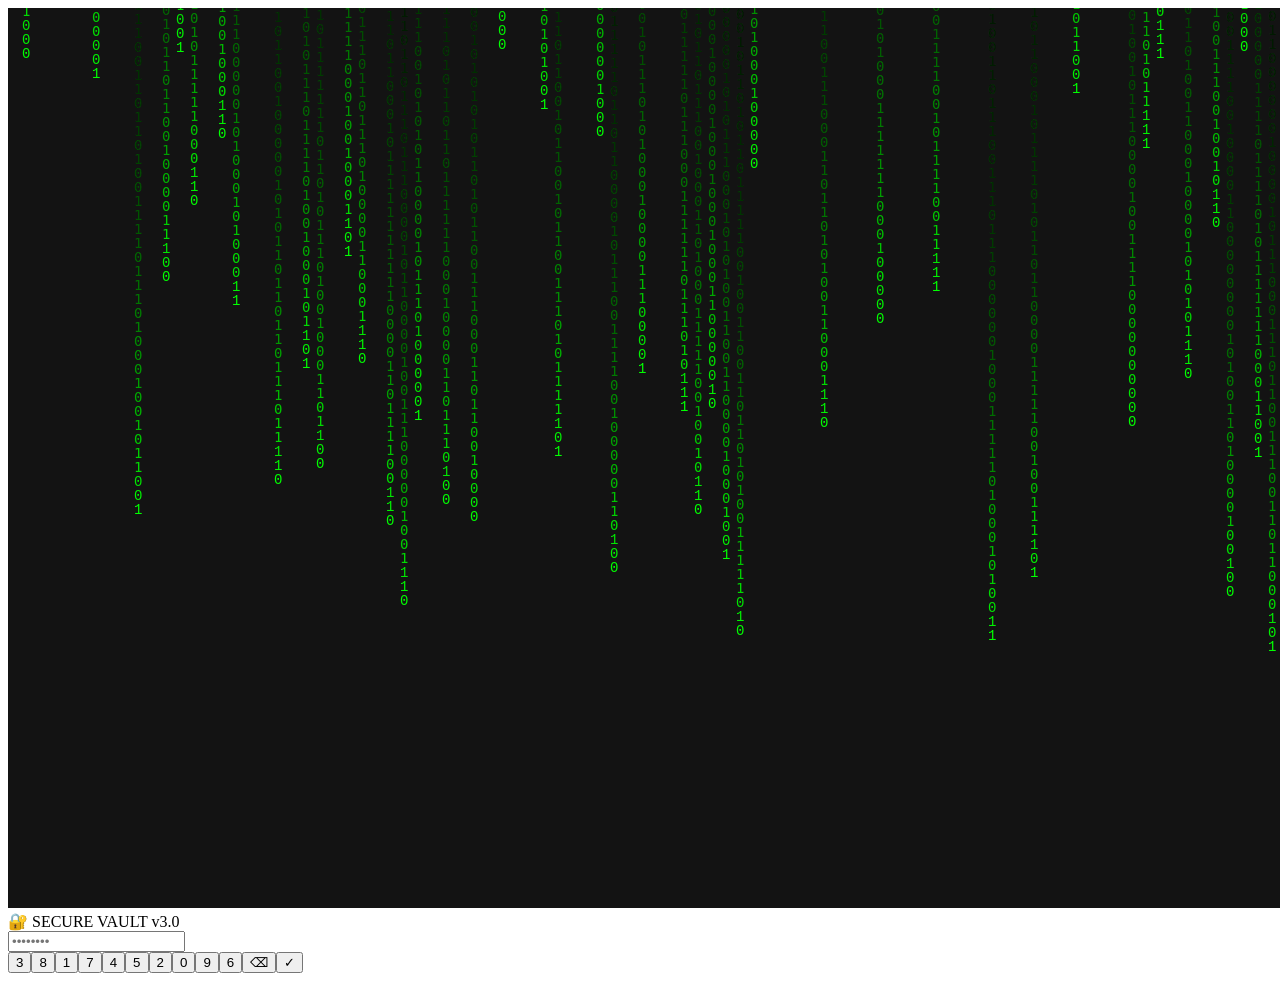
==== index.html @ 1524a443 "Codigo simple" ====
<!DOCTYPE html>
<html lang="es">
<head>
    <meta charset="UTF-8">
    <meta name="viewport" content="width=device-width, initial-scale=1.0">
    <title>Secure Vault - Acceso Restringido</title>
    <meta name="robots" content="noindex, nofollow">
    <link rel="stylesheet" href="css/style.css">
</head>
<body>
    <canvas id="matrix-bg"></canvas>
    <div class="container">
        <div class="login-panel">
            <div class="logo">
                <span class="logo-icon">🔐</span>
                <span class="logo-text">SECURE VAULT</span>
                <span class="logo-version">v3.0</span>
            </div>
            
            <div id="attempt-counter" class="attempt-display"></div>
            
            <div class="input-wrapper">
                <input type="password" 
                       id="master-code" 
                       class="code-input" 
                       placeholder="••••••••" 
                       maxlength="16"
                       autocomplete="off"
                       readonly
                       onfocus="this.removeAttribute('readonly')">
                <div class="security-indicator" id="security-indicator"></div>
            </div>
            
            <div class="keypad" id="keypad"></div>
            
            <div id="security-alert"></div>
        </div>
    </div>
    
    <script src="js/crypto.js"></script>
    <script src="js/security.js"></script>
    <script>
        const SECURITY_CONFIG = {
    MAX_ATTEMPTS: 3,
    LOCKOUT_TIME: 300000,
    SESSION_DURATION: 1800000,
    CODE_HASH: 'cd88d2a0e72cc7d753227af4bd887cc5f51019af9983ae859c2f88ad1717df987d79903ea6399335237f870ced9b771f31a0df74299937c92cd2ca30deeabf3c'
};
        
        let attempts = SecurityManager.getAttempts();
        let lockoutUntil = SecurityManager.getLockout();
        
        generateRandomKeypad();
        updateAttemptDisplay();
        checkLockout();
        initMatrixEffect();
        
        function generateRandomKeypad() {
            const keypad = document.getElementById('keypad');
            const digits = ['1','2','3','4','5','6','7','8','9','0'];
            for (let i = digits.length - 1; i > 0; i--) {
                const j = Math.floor(Math.random() * (i + 1));
                [digits[i], digits[j]] = [digits[j], digits[i]];
            }
            keypad.innerHTML = '';
            digits.forEach(digit => {
                const btn = document.createElement('button');
                btn.textContent = digit;
                btn.onclick = () => addDigit(digit);
                keypad.appendChild(btn);
            });
            const clearBtn = document.createElement('button');
            clearBtn.textContent = '⌫';
            clearBtn.className = 'special-btn';
            clearBtn.onclick = clearCode;
            keypad.appendChild(clearBtn);
            const verifyBtn = document.createElement('button');
            verifyBtn.textContent = '✓';
            verifyBtn.className = 'special-btn verify-btn';
            verifyBtn.onclick = verifyCode;
            keypad.appendChild(verifyBtn);
        }
        
        function addDigit(digit) {
            if (Date.now() < lockoutUntil) {
                showAlert('SISTEMA BLOQUEADO', 'error');
                return;
            }
            const input = document.getElementById('master-code');
            if (input.value.length < 16) {
                input.value += digit;
                updateSecurityIndicator();
                if (input.value.length >= SECURITY_CONFIG.CODE_MIN_LENGTH) {
                    document.querySelector('.verify-btn').style.background = 'var(--accent)';
                }
            }
        }
        
        function clearCode() {
            document.getElementById('master-code').value = '';
            updateSecurityIndicator();
            document.querySelector('.verify-btn').style.background = '';
        }
        
        async function verifyCode() {
            if (Date.now() < lockoutUntil) {
                const remaining = Math.ceil((lockoutUntil - Date.now()) / 1000);
                showAlert('Sistema bloqueado. Espere ' + remaining + 's', 'error');
                return;
            }
            const code = document.getElementById('master-code').value;
            if (code.length < SECURITY_CONFIG.CODE_MIN_LENGTH) {
                showAlert('Codigo demasiado corto', 'error');
                return;
            }
            document.querySelector('.verify-btn').textContent = '...';
            try {
                const hashedCode = await CryptoManager.hashString(code, 1000);
                const isValid = await CryptoManager.timingSafeCompare(hashedCode, SECURITY_CONFIG.CODE_HASH);
                if (isValid) {
                    SecurityManager.grantAccess();
                    showAlert('Acceso concedido', 'success');
                    setTimeout(() => { window.location.href = 'vault.html'; }, 500);
                } else {
                    attempts = SecurityManager.incrementAttempts();
                    if (attempts >= SECURITY_CONFIG.MAX_ATTEMPTS) {
                        SecurityManager.lockout();
                        lockoutUntil = SecurityManager.getLockout();
                        showAlert('ACCESO BLOQUEADO. Demasiados intentos', 'error');
                        document.body.style.animation = 'alarm 0.5s 3';
                        setTimeout(() => { document.body.style.animation = ''; }, 1500);
                    } else {
                        showAlert('Codigo incorrecto. ' + (SECURITY_CONFIG.MAX_ATTEMPTS - attempts) + ' intentos restantes', 'error');
                    }
                    document.getElementById('master-code').value = '';
                    updateSecurityIndicator();
                    generateRandomKeypad();
                }
            } catch (error) {
                showAlert('Error de seguridad', 'error');
            }
            document.querySelector('.verify-btn').textContent = '✓';
            document.querySelector('.verify-btn').style.background = '';
            updateAttemptDisplay();
        }
        
        function updateSecurityIndicator() {
            const input = document.getElementById('master-code');
            const indicator = document.getElementById('security-indicator');
            const length = input.value.length;
            if (length === 0) indicator.className = 'security-indicator';
            else if (length < 4) indicator.className = 'security-indicator weak';
            else if (length < 8) indicator.className = 'security-indicator medium';
            else indicator.className = 'security-indicator strong';
        }
        
        function updateAttemptDisplay() {
            const display = document.getElementById('attempt-counter');
            if (attempts > 0) {
                display.innerHTML = 'Intentos: ' + attempts + '/' + SECURITY_CONFIG.MAX_ATTEMPTS;
                display.className = attempts >= 2 ? 'attempt-display danger' : 'attempt-display';
            } else {
                display.innerHTML = '';
            }
        }
        
        function checkLockout() {
            if (Date.now() < lockoutUntil) {
                document.getElementById('keypad').style.pointerEvents = 'none';
                document.getElementById('keypad').style.opacity = '0.5';
                const countdown = setInterval(() => {
                    const remaining = Math.ceil((lockoutUntil - Date.now()) / 1000);
                    if (remaining <= 0) {
                        clearInterval(countdown);
                        document.getElementById('keypad').style.pointerEvents = '';
                        document.getElementById('keypad').style.opacity = '1';
                        document.getElementById('security-alert').innerHTML = '';
                        SecurityManager.resetAttempts();
                        attempts = 0;
                        updateAttemptDisplay();
                    } else {
                        showAlert('Sistema bloqueado. Espere ' + remaining + 's', 'error');
                    }
                }, 1000);
            }
        }
        
        function showAlert(message, type) {
            const alert = document.getElementById('security-alert');
            alert.textContent = message;
            alert.className = type;
            alert.style.display = 'block';
            if (type === 'success') setTimeout(() => { alert.style.display = 'none'; }, 2000);
        }
        
        function initMatrixEffect() {
            const canvas = document.getElementById('matrix-bg');
            const ctx = canvas.getContext('2d');
            canvas.width = window.innerWidth;
            canvas.height = window.innerHeight;
            const chars = '01';
            const fontSize = 14;
            const columns = canvas.width / fontSize;
            const drops = [];
            for (let i = 0; i < columns; i++) drops[i] = Math.random() * -100;
            function draw() {
                ctx.fillStyle = 'rgba(10, 10, 10, 0.05)';
                ctx.fillRect(0, 0, canvas.width, canvas.height);
                ctx.fillStyle = '#0F0';
                ctx.font = fontSize + 'px monospace';
                for (let i = 0; i < drops.length; i++) {
                    const text = chars[Math.floor(Math.random() * chars.length)];
                    ctx.fillText(text, i * fontSize, drops[i] * fontSize);
                    if (drops[i] * fontSize > canvas.height && Math.random() > 0.975) drops[i] = 0;
                    drops[i]++;
                }
            }
            setInterval(draw, 33);
        }
    </script>
</body>
</html>
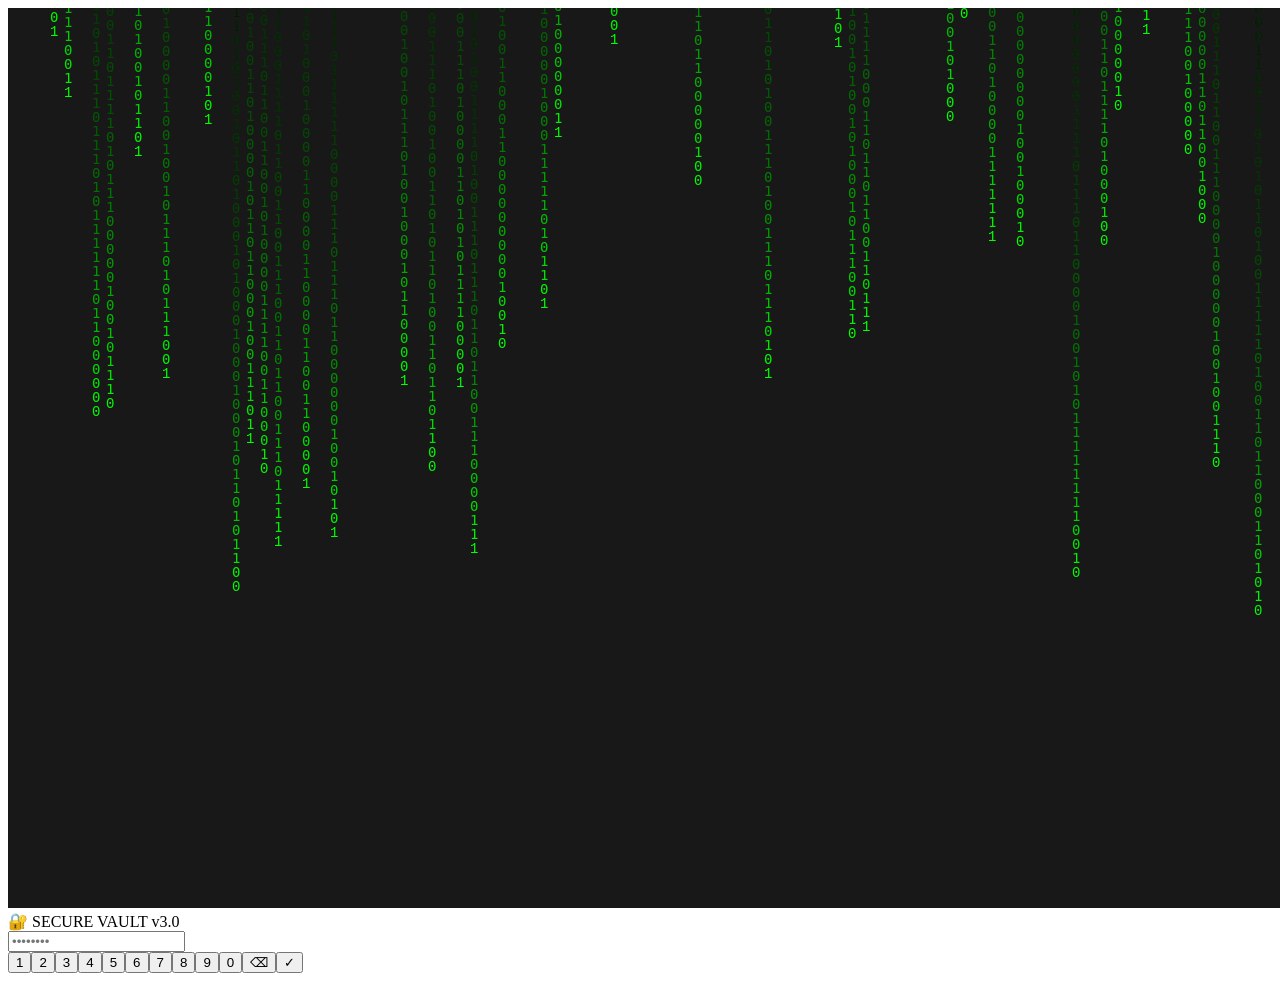
==== commit 88d22ed3: "Teclado fijo" ====
--- a/index.html
+++ b/index.html
@@ -57,12 +57,8 @@
         
         function generateRandomKeypad() {
             const keypad = document.getElementById('keypad');
+            keypad.innerHTML = '';
             const digits = ['1','2','3','4','5','6','7','8','9','0'];
-            for (let i = digits.length - 1; i > 0; i--) {
-                const j = Math.floor(Math.random() * (i + 1));
-                [digits[i], digits[j]] = [digits[j], digits[i]];
-            }
-            keypad.innerHTML = '';
             digits.forEach(digit => {
                 const btn = document.createElement('button');
                 btn.textContent = digit;
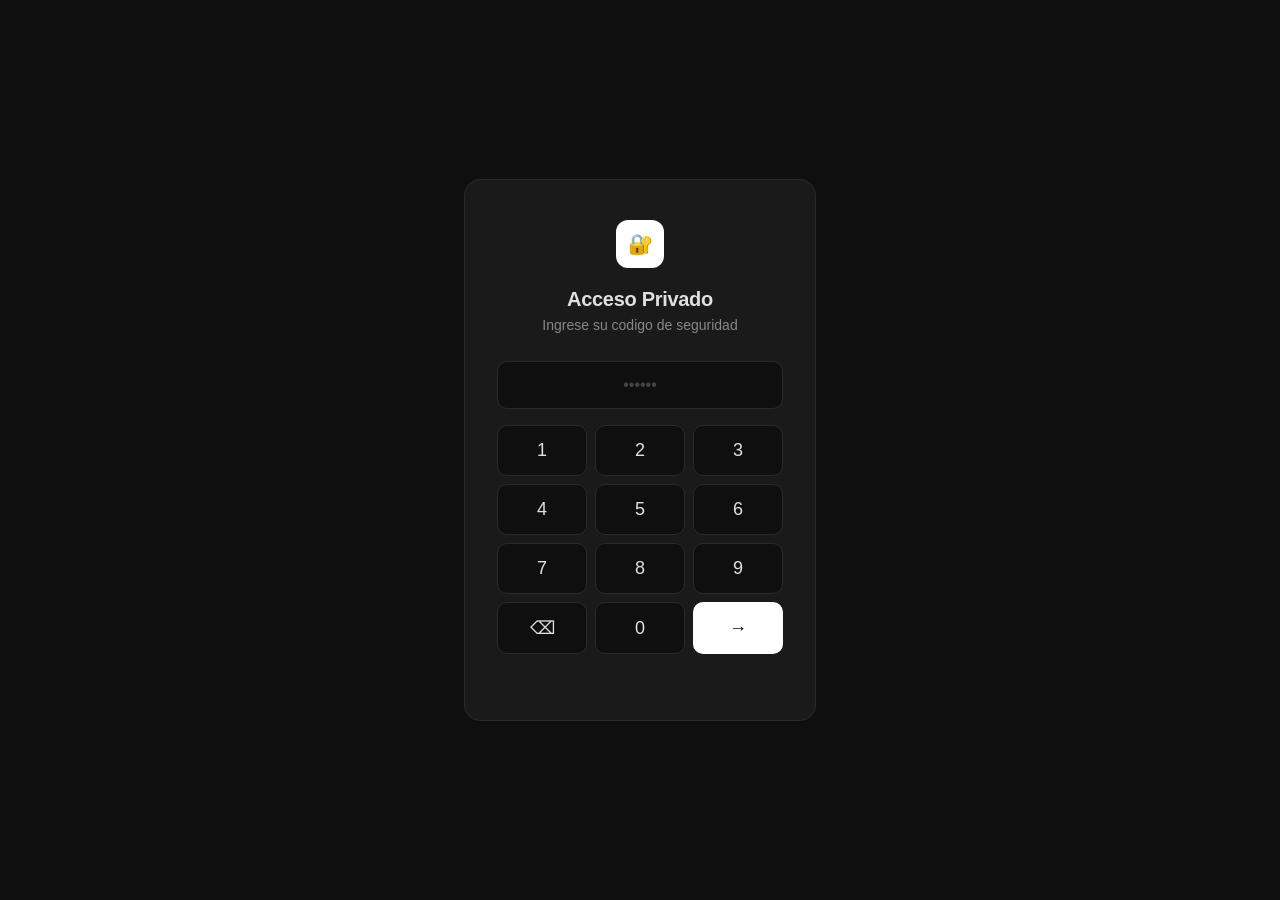
==== commit 69a640d9: "Nuevo diseno limpio" ====
--- a/index.html
+++ b/index.html
@@ -3,215 +3,311 @@
 <head>
     <meta charset="UTF-8">
     <meta name="viewport" content="width=device-width, initial-scale=1.0">
-    <title>Secure Vault - Acceso Restringido</title>
+    <title>Acceso Privado</title>
     <meta name="robots" content="noindex, nofollow">
-    <link rel="stylesheet" href="css/style.css">
+    <style>
+        :root {
+            --bg: #0f0f0f;
+            --card: #1a1a1a;
+            --border: #2a2a2a;
+            --text: #e0e0e0;
+            --text-dim: #888;
+            --accent: #ffffff;
+            --error: #ff4444;
+            --radius: 16px;
+        }
+
+        * { margin: 0; padding: 0; box-sizing: border-box; }
+
+        body {
+            background: var(--bg);
+            color: var(--text);
+            font-family: -apple-system, BlinkMacSystemFont, 'Segoe UI', sans-serif;
+            height: 100vh;
+            display: flex;
+            align-items: center;
+            justify-content: center;
+            -webkit-tap-highlight-color: transparent;
+        }
+
+        .container {
+            width: 100%;
+            max-width: 400px;
+            padding: 24px;
+        }
+
+        .card {
+            background: var(--card);
+            border: 1px solid var(--border);
+            border-radius: var(--radius);
+            padding: 40px 32px 32px;
+            text-align: center;
+        }
+
+        .icon {
+            width: 48px;
+            height: 48px;
+            background: var(--accent);
+            border-radius: 12px;
+            display: inline-flex;
+            align-items: center;
+            justify-content: center;
+            font-size: 20px;
+            margin-bottom: 20px;
+            color: var(--bg);
+        }
+
+        h1 {
+            font-size: 20px;
+            font-weight: 600;
+            margin-bottom: 6px;
+            letter-spacing: -0.3px;
+        }
+
+        .subtitle {
+            font-size: 14px;
+            color: var(--text-dim);
+            margin-bottom: 28px;
+        }
+
+        .input-group {
+            margin-bottom: 16px;
+        }
+
+        input {
+            width: 100%;
+            padding: 14px 16px;
+            background: var(--bg);
+            border: 1px solid var(--border);
+            border-radius: 10px;
+            color: var(--text);
+            font-size: 16px;
+            text-align: center;
+            letter-spacing: 2px;
+            font-family: inherit;
+            transition: border 0.2s;
+            outline: none;
+        }
+
+        input:focus {
+            border-color: #555;
+        }
+
+        input::placeholder {
+            color: #444;
+            letter-spacing: 0;
+        }
+
+        .keypad {
+            display: grid;
+            grid-template-columns: repeat(3, 1fr);
+            gap: 8px;
+            margin-bottom: 12px;
+        }
+
+        .keypad button {
+            padding: 14px;
+            font-size: 18px;
+            background: var(--bg);
+            border: 1px solid var(--border);
+            border-radius: 10px;
+            color: var(--text);
+            cursor: pointer;
+            font-family: inherit;
+            font-weight: 500;
+            transition: all 0.15s;
+            user-select: none;
+            -webkit-user-select: none;
+        }
+
+        .keypad button:active {
+            background: #333;
+            transform: scale(0.96);
+        }
+
+        .keypad button.action {
+            background: var(--accent);
+            color: var(--bg);
+            border: none;
+            font-weight: 600;
+        }
+
+        .keypad button.action:active {
+            background: #ddd;
+        }
+
+        .alert {
+            font-size: 13px;
+            padding: 8px;
+            border-radius: 8px;
+            margin-top: 12px;
+            display: none;
+        }
+
+        .alert.error {
+            background: rgba(255,68,68,0.1);
+            color: var(--error);
+            display: block;
+        }
+
+        .alert.success {
+            background: rgba(0,255,100,0.1);
+            color: #00cc66;
+            display: block;
+        }
+
+        .attempts {
+            font-size: 12px;
+            color: var(--text-dim);
+            margin-top: 16px;
+            min-height: 18px;
+        }
+
+        .attempts.warn {
+            color: var(--error);
+        }
+    </style>
 </head>
 <body>
-    <canvas id="matrix-bg"></canvas>
     <div class="container">
-        <div class="login-panel">
-            <div class="logo">
-                <span class="logo-icon">🔐</span>
-                <span class="logo-text">SECURE VAULT</span>
-                <span class="logo-version">v3.0</span>
+        <div class="card">
+            <div class="icon">🔐</div>
+            <h1>Acceso Privado</h1>
+            <p class="subtitle">Ingrese su codigo de seguridad</p>
+
+            <div class="input-group">
+                <input type="password" id="code" placeholder="••••••" maxlength="16" readonly>
             </div>
-            
-            <div id="attempt-counter" class="attempt-display"></div>
-            
-            <div class="input-wrapper">
-                <input type="password" 
-                       id="master-code" 
-                       class="code-input" 
-                       placeholder="••••••••" 
-                       maxlength="16"
-                       autocomplete="off"
-                       readonly
-                       onfocus="this.removeAttribute('readonly')">
-                <div class="security-indicator" id="security-indicator"></div>
-            </div>
-            
+
             <div class="keypad" id="keypad"></div>
-            
-            <div id="security-alert"></div>
+
+            <div class="alert" id="alert"></div>
+            <div class="attempts" id="attempts"></div>
         </div>
     </div>
-    
+
     <script src="js/crypto.js"></script>
-    <script src="js/security.js"></script>
     <script>
-        const SECURITY_CONFIG = {
-    MAX_ATTEMPTS: 3,
-    LOCKOUT_TIME: 300000,
-    SESSION_DURATION: 1800000,
-    CODE_HASH: 'cd88d2a0e72cc7d753227af4bd887cc5f51019af9983ae859c2f88ad1717df987d79903ea6399335237f870ced9b771f31a0df74299937c92cd2ca30deeabf3c'
-};
-        
-        let attempts = SecurityManager.getAttempts();
-        let lockoutUntil = SecurityManager.getLockout();
-        
-        generateRandomKeypad();
-        updateAttemptDisplay();
-        checkLockout();
-        initMatrixEffect();
-        
-        function generateRandomKeypad() {
-            const keypad = document.getElementById('keypad');
-            keypad.innerHTML = '';
-            const digits = ['1','2','3','4','5','6','7','8','9','0'];
-            digits.forEach(digit => {
-                const btn = document.createElement('button');
-                btn.textContent = digit;
-                btn.onclick = () => addDigit(digit);
-                keypad.appendChild(btn);
+        var CONFIG = {
+            MAX_ATTEMPTS: 3,
+            LOCKOUT_TIME: 300000,
+            CODE_HASH: '0c87914cce42b86393480a679ed05d03bd59c18221fe68e1415c975f74bc2edc0abad4819709d415a585c2a485321d8e48a39f87f1a67dfc3b63650c3a1af1da'
+        };
+
+        var attempts = parseInt(localStorage.getItem('va_attempts') || '0');
+        var lockout = parseInt(localStorage.getItem('va_lockout') || '0');
+
+        buildKeypad();
+        updateAttempts();
+
+        if (Date.now() < lockout) {
+            lockScreen();
+        }
+
+        function buildKeypad() {
+            var kp = document.getElementById('keypad');
+            kp.innerHTML = '';
+            ['1','2','3','4','5','6','7','8','9'].forEach(function(d) {
+                var b = document.createElement('button');
+                b.textContent = d;
+                b.onclick = function() { add(d); };
+                kp.appendChild(b);
             });
-            const clearBtn = document.createElement('button');
-            clearBtn.textContent = '⌫';
-            clearBtn.className = 'special-btn';
-            clearBtn.onclick = clearCode;
-            keypad.appendChild(clearBtn);
-            const verifyBtn = document.createElement('button');
-            verifyBtn.textContent = '✓';
-            verifyBtn.className = 'special-btn verify-btn';
-            verifyBtn.onclick = verifyCode;
-            keypad.appendChild(verifyBtn);
-        }
-        
-        function addDigit(digit) {
-            if (Date.now() < lockoutUntil) {
-                showAlert('SISTEMA BLOQUEADO', 'error');
+            var clr = document.createElement('button');
+            clr.textContent = '⌫';
+            clr.onclick = function() { document.getElementById('code').value = ''; };
+            kp.appendChild(clr);
+            var zero = document.createElement('button');
+            zero.textContent = '0';
+            zero.onclick = function() { add('0'); };
+            kp.appendChild(zero);
+            var go = document.createElement('button');
+            go.textContent = '→';
+            go.className = 'action';
+            go.onclick = verify;
+            kp.appendChild(go);
+        }
+
+        function add(d) {
+            if (Date.now() < lockout) return;
+            var inp = document.getElementById('code');
+            if (inp.value.length < 16) inp.value += d;
+        }
+
+        async function verify() {
+            if (Date.now() < lockout) return;
+            var code = document.getElementById('code').value;
+            if (code.length < 6) {
+                showAlert('Codigo muy corto', 'error');
                 return;
             }
-            const input = document.getElementById('master-code');
-            if (input.value.length < 16) {
-                input.value += digit;
-                updateSecurityIndicator();
-                if (input.value.length >= SECURITY_CONFIG.CODE_MIN_LENGTH) {
-                    document.querySelector('.verify-btn').style.background = 'var(--accent)';
+            try {
+                var hash = await CryptoManager.hashString(code, 1000);
+                var ok = await CryptoManager.timingSafeCompare(hash, CONFIG.CODE_HASH);
+                if (ok) {
+                    showAlert('Acceso concedido', 'success');
+                    sessionStorage.setItem('secure_session', CryptoManager.generateSessionToken());
+                    sessionStorage.setItem('session_expiry', Date.now() + 3600000);
+                    localStorage.removeItem('va_attempts');
+                    localStorage.removeItem('va_lockout');
+                    setTimeout(function() { window.location.href = 'vault.html'; }, 400);
+                } else {
+                    attempts++;
+                    localStorage.setItem('va_attempts', attempts);
+                    document.getElementById('code').value = '';
+                    if (attempts >= CONFIG.MAX_ATTEMPTS) {
+                        lockout = Date.now() + CONFIG.LOCKOUT_TIME;
+                        localStorage.setItem('va_lockout', lockout);
+                        lockScreen();
+                    } else {
+                        showAlert('Codigo incorrecto', 'error');
+                    }
+                    updateAttempts();
                 }
+            } catch (e) {
+                showAlert('Error. Intente de nuevo.', 'error');
             }
         }
-        
-        function clearCode() {
-            document.getElementById('master-code').value = '';
-            updateSecurityIndicator();
-            document.querySelector('.verify-btn').style.background = '';
-        }
-        
-        async function verifyCode() {
-            if (Date.now() < lockoutUntil) {
-                const remaining = Math.ceil((lockoutUntil - Date.now()) / 1000);
-                showAlert('Sistema bloqueado. Espere ' + remaining + 's', 'error');
-                return;
+
+        function lockScreen() {
+            document.getElementById('keypad').style.opacity = '0.4';
+            document.getElementById('keypad').style.pointerEvents = 'none';
+            var remaining = Math.ceil((lockout - Date.now()) / 1000);
+            showAlert('Bloqueado. Espere ' + remaining + 's', 'error');
+            var timer = setInterval(function() {
+                var r = Math.ceil((lockout - Date.now()) / 1000);
+                if (r <= 0) {
+                    clearInterval(timer);
+                    document.getElementById('keypad').style.opacity = '1';
+                    document.getElementById('keypad').style.pointerEvents = '';
+                    document.getElementById('alert').style.display = 'none';
+                    attempts = 0;
+                    localStorage.removeItem('va_attempts');
+                    localStorage.removeItem('va_lockout');
+                    lockout = 0;
+                    updateAttempts();
+                } else {
+                    showAlert('Bloqueado. Espere ' + r + 's', 'error');
+                }
+            }, 1000);
+        }
+
+        function showAlert(msg, type) {
+            var a = document.getElementById('alert');
+            a.textContent = msg;
+            a.className = 'alert ' + type;
+            if (type === 'success') setTimeout(function() { a.style.display = 'none'; }, 1500);
+        }
+
+        function updateAttempts() {
+            var a = document.getElementById('attempts');
+            if (attempts > 0) {
+                a.textContent = 'Intentos: ' + attempts + '/' + CONFIG.MAX_ATTEMPTS;
+                a.className = attempts >= 2 ? 'attempts warn' : 'attempts';
+            } else {
+                a.textContent = '';
+                a.className = 'attempts';
             }
-            const code = document.getElementById('master-code').value;
-            if (code.length < SECURITY_CONFIG.CODE_MIN_LENGTH) {
-                showAlert('Codigo demasiado corto', 'error');
-                return;
-            }
-            document.querySelector('.verify-btn').textContent = '...';
-            try {
-                const hashedCode = await CryptoManager.hashString(code, 1000);
-                const isValid = await CryptoManager.timingSafeCompare(hashedCode, SECURITY_CONFIG.CODE_HASH);
-                if (isValid) {
-                    SecurityManager.grantAccess();
-                    showAlert('Acceso concedido', 'success');
-                    setTimeout(() => { window.location.href = 'vault.html'; }, 500);
-                } else {
-                    attempts = SecurityManager.incrementAttempts();
-                    if (attempts >= SECURITY_CONFIG.MAX_ATTEMPTS) {
-                        SecurityManager.lockout();
-                        lockoutUntil = SecurityManager.getLockout();
-                        showAlert('ACCESO BLOQUEADO. Demasiados intentos', 'error');
-                        document.body.style.animation = 'alarm 0.5s 3';
-                        setTimeout(() => { document.body.style.animation = ''; }, 1500);
-                    } else {
-                        showAlert('Codigo incorrecto. ' + (SECURITY_CONFIG.MAX_ATTEMPTS - attempts) + ' intentos restantes', 'error');
-                    }
-                    document.getElementById('master-code').value = '';
-                    updateSecurityIndicator();
-                    generateRandomKeypad();
-                }
-            } catch (error) {
-                showAlert('Error de seguridad', 'error');
-            }
-            document.querySelector('.verify-btn').textContent = '✓';
-            document.querySelector('.verify-btn').style.background = '';
-            updateAttemptDisplay();
-        }
-        
-        function updateSecurityIndicator() {
-            const input = document.getElementById('master-code');
-            const indicator = document.getElementById('security-indicator');
-            const length = input.value.length;
-            if (length === 0) indicator.className = 'security-indicator';
-            else if (length < 4) indicator.className = 'security-indicator weak';
-            else if (length < 8) indicator.className = 'security-indicator medium';
-            else indicator.className = 'security-indicator strong';
-        }
-        
-        function updateAttemptDisplay() {
-            const display = document.getElementById('attempt-counter');
-            if (attempts > 0) {
-                display.innerHTML = 'Intentos: ' + attempts + '/' + SECURITY_CONFIG.MAX_ATTEMPTS;
-                display.className = attempts >= 2 ? 'attempt-display danger' : 'attempt-display';
-            } else {
-                display.innerHTML = '';
-            }
-        }
-        
-        function checkLockout() {
-            if (Date.now() < lockoutUntil) {
-                document.getElementById('keypad').style.pointerEvents = 'none';
-                document.getElementById('keypad').style.opacity = '0.5';
-                const countdown = setInterval(() => {
-                    const remaining = Math.ceil((lockoutUntil - Date.now()) / 1000);
-                    if (remaining <= 0) {
-                        clearInterval(countdown);
-                        document.getElementById('keypad').style.pointerEvents = '';
-                        document.getElementById('keypad').style.opacity = '1';
-                        document.getElementById('security-alert').innerHTML = '';
-                        SecurityManager.resetAttempts();
-                        attempts = 0;
-                        updateAttemptDisplay();
-                    } else {
-                        showAlert('Sistema bloqueado. Espere ' + remaining + 's', 'error');
-                    }
-                }, 1000);
-            }
-        }
-        
-        function showAlert(message, type) {
-            const alert = document.getElementById('security-alert');
-            alert.textContent = message;
-            alert.className = type;
-            alert.style.display = 'block';
-            if (type === 'success') setTimeout(() => { alert.style.display = 'none'; }, 2000);
-        }
-        
-        function initMatrixEffect() {
-            const canvas = document.getElementById('matrix-bg');
-            const ctx = canvas.getContext('2d');
-            canvas.width = window.innerWidth;
-            canvas.height = window.innerHeight;
-            const chars = '01';
-            const fontSize = 14;
-            const columns = canvas.width / fontSize;
-            const drops = [];
-            for (let i = 0; i < columns; i++) drops[i] = Math.random() * -100;
-            function draw() {
-                ctx.fillStyle = 'rgba(10, 10, 10, 0.05)';
-                ctx.fillRect(0, 0, canvas.width, canvas.height);
-                ctx.fillStyle = '#0F0';
-                ctx.font = fontSize + 'px monospace';
-                for (let i = 0; i < drops.length; i++) {
-                    const text = chars[Math.floor(Math.random() * chars.length)];
-                    ctx.fillText(text, i * fontSize, drops[i] * fontSize);
-                    if (drops[i] * fontSize > canvas.height && Math.random() > 0.975) drops[i] = 0;
-                    drops[i]++;
-                }
-            }
-            setInterval(draw, 33);
         }
     </script>
 </body>
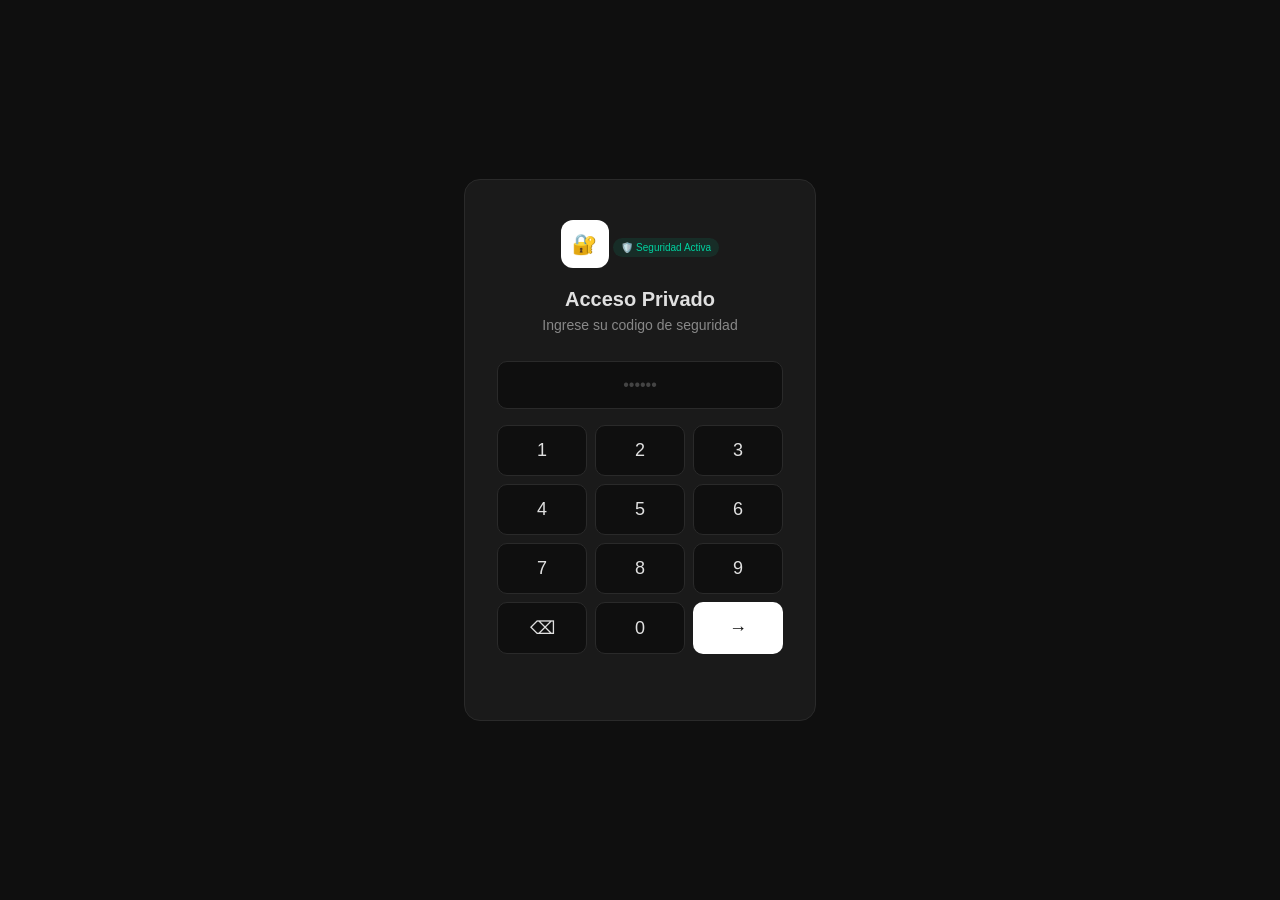
==== commit dc5c24dc: "Auth reforzada - 2FA, logs y deteccion sospechosa" ====
--- a/index.html
+++ b/index.html
@@ -16,9 +16,7 @@
             --error: #ff4444;
             --radius: 16px;
         }
-
         * { margin: 0; padding: 0; box-sizing: border-box; }
-
         body {
             background: var(--bg);
             color: var(--text);
@@ -29,13 +27,7 @@
             justify-content: center;
             -webkit-tap-highlight-color: transparent;
         }
-
-        .container {
-            width: 100%;
-            max-width: 400px;
-            padding: 24px;
-        }
-
+        .container { width: 100%; max-width: 400px; padding: 24px; }
         .card {
             background: var(--card);
             border: 1px solid var(--border);
@@ -43,128 +35,69 @@
             padding: 40px 32px 32px;
             text-align: center;
         }
-
         .icon {
-            width: 48px;
-            height: 48px;
+            width: 48px; height: 48px;
             background: var(--accent);
             border-radius: 12px;
             display: inline-flex;
-            align-items: center;
-            justify-content: center;
-            font-size: 20px;
-            margin-bottom: 20px;
+            align-items: center; justify-content: center;
+            font-size: 20px; margin-bottom: 20px;
             color: var(--bg);
         }
-
-        h1 {
-            font-size: 20px;
-            font-weight: 600;
-            margin-bottom: 6px;
-            letter-spacing: -0.3px;
-        }
-
-        .subtitle {
-            font-size: 14px;
-            color: var(--text-dim);
-            margin-bottom: 28px;
-        }
-
-        .input-group {
-            margin-bottom: 16px;
-        }
-
+        h1 { font-size: 20px; font-weight: 600; margin-bottom: 6px; }
+        .subtitle { font-size: 14px; color: var(--text-dim); margin-bottom: 28px; }
+        .input-group { margin-bottom: 16px; }
         input {
-            width: 100%;
-            padding: 14px 16px;
+            width: 100%; padding: 14px 16px;
             background: var(--bg);
             border: 1px solid var(--border);
             border-radius: 10px;
             color: var(--text);
-            font-size: 16px;
-            text-align: center;
+            font-size: 16px; text-align: center;
             letter-spacing: 2px;
             font-family: inherit;
-            transition: border 0.2s;
             outline: none;
         }
-
-        input:focus {
-            border-color: #555;
-        }
-
-        input::placeholder {
-            color: #444;
-            letter-spacing: 0;
-        }
-
+        input:focus { border-color: #555; }
+        input::placeholder { color: #444; letter-spacing: 0; }
         .keypad {
             display: grid;
             grid-template-columns: repeat(3, 1fr);
-            gap: 8px;
-            margin-bottom: 12px;
-        }
-
+            gap: 8px; margin-bottom: 12px;
+        }
         .keypad button {
-            padding: 14px;
-            font-size: 18px;
+            padding: 14px; font-size: 18px;
             background: var(--bg);
             border: 1px solid var(--border);
             border-radius: 10px;
             color: var(--text);
             cursor: pointer;
-            font-family: inherit;
-            font-weight: 500;
-            transition: all 0.15s;
+            font-family: inherit; font-weight: 500;
             user-select: none;
             -webkit-user-select: none;
         }
-
-        .keypad button:active {
-            background: #333;
-            transform: scale(0.96);
-        }
-
+        .keypad button:active { background: #333; transform: scale(0.96); }
         .keypad button.action {
             background: var(--accent);
-            color: var(--bg);
-            border: none;
-            font-weight: 600;
-        }
-
-        .keypad button.action:active {
-            background: #ddd;
-        }
-
+            color: var(--bg); border: none; font-weight: 600;
+        }
+        .keypad button.action:active { background: #ddd; }
         .alert {
-            font-size: 13px;
-            padding: 8px;
-            border-radius: 8px;
-            margin-top: 12px;
-            display: none;
-        }
-
-        .alert.error {
-            background: rgba(255,68,68,0.1);
-            color: var(--error);
-            display: block;
-        }
-
-        .alert.success {
-            background: rgba(0,255,100,0.1);
-            color: #00cc66;
-            display: block;
-        }
-
-        .attempts {
-            font-size: 12px;
-            color: var(--text-dim);
-            margin-top: 16px;
-            min-height: 18px;
-        }
-
-        .attempts.warn {
-            color: var(--error);
+            font-size: 13px; padding: 8px;
+            border-radius: 8px; margin-top: 12px; display: none;
+        }
+        .alert.error { background: rgba(255,68,68,0.1); color: var(--error); display: block; }
+        .alert.success { background: rgba(0,255,100,0.1); color: #00cc66; display: block; }
+        .attempts { font-size: 12px; color: var(--text-dim); margin-top: 16px; min-height: 18px; }
+        .attempts.warn { color: var(--error); }
+        .shield {
+            display: inline-block;
+            padding: 4px 8px;
+            background: rgba(0,210,160,0.1);
+            border-radius: 20px;
+            font-size: 10px;
+            color: #00d2a0;
+            margin-bottom: 16px;
         }
     </style>
 </head>
@@ -172,6 +105,7 @@
     <div class="container">
         <div class="card">
             <div class="icon">🔐</div>
+            <span class="shield">🛡️ Seguridad Activa</span>
             <h1>Acceso Privado</h1>
             <p class="subtitle">Ingrese su codigo de seguridad</p>
 
@@ -186,7 +120,8 @@
         </div>
     </div>
 
-    <script src="js/crypto.js"></script>
+    <script src="js/cripto.js"></script>
+    <script src="js/auth.js"></script>
     <script>
         var CONFIG = {
             MAX_ATTEMPTS: 3,
@@ -200,32 +135,21 @@
         buildKeypad();
         updateAttempts();
 
-        if (Date.now() < lockout) {
-            lockScreen();
-        }
+        if (Date.now() < lockout) { lockScreen(); }
 
         function buildKeypad() {
-            var kp = document.getElementById('keypad');
-            kp.innerHTML = '';
+            var kp = document.getElementById('keypad'); kp.innerHTML = '';
             ['1','2','3','4','5','6','7','8','9'].forEach(function(d) {
-                var b = document.createElement('button');
-                b.textContent = d;
-                b.onclick = function() { add(d); };
-                kp.appendChild(b);
+                var b = document.createElement('button'); b.textContent = d;
+                b.onclick = function() { add(d); }; kp.appendChild(b);
             });
-            var clr = document.createElement('button');
-            clr.textContent = '⌫';
+            var clr = document.createElement('button'); clr.textContent = '⌫';
             clr.onclick = function() { document.getElementById('code').value = ''; };
             kp.appendChild(clr);
-            var zero = document.createElement('button');
-            zero.textContent = '0';
-            zero.onclick = function() { add('0'); };
-            kp.appendChild(zero);
-            var go = document.createElement('button');
-            go.textContent = '→';
-            go.className = 'action';
-            go.onclick = verify;
-            kp.appendChild(go);
+            var zero = document.createElement('button'); zero.textContent = '0';
+            zero.onclick = function() { add('0'); }; kp.appendChild(zero);
+            var go = document.createElement('button'); go.textContent = '→';
+            go.className = 'action'; go.onclick = verify; kp.appendChild(go);
         }
 
         function add(d) {
@@ -244,14 +168,23 @@
             try {
                 var hash = await CryptoManager.hashString(code, 1000);
                 var ok = await CryptoManager.timingSafeCompare(hash, CONFIG.CODE_HASH);
+                
                 if (ok) {
-                    showAlert('Acceso concedido', 'success');
-                    sessionStorage.setItem('secure_session', CryptoManager.generateSessionToken());
-                    sessionStorage.setItem('session_expiry', Date.now() + 3600000);
-                    localStorage.removeItem('va_attempts');
-                    localStorage.removeItem('va_lockout');
-                    setTimeout(function() { window.location.href = 'vault.html'; }, 400);
+                    // Registrar acceso exitoso
+                    AuthManager.logAccess(true, 'Acceso con codigo maestro');
+                    
+                    // Verificar si hay actividad sospechosa
+                    if (AuthManager.detectSuspicious()) {
+                        showAlert('⚠️ Actividad sospechosa detectada. Se recomienda cambiar codigo.', 'error');
+                        setTimeout(function() { grantAccess(); }, 2000);
+                    } else {
+                        showAlert('✅ Acceso concedido', 'success');
+                        setTimeout(function() { grantAccess(); }, 400);
+                    }
                 } else {
+                    // Registrar acceso fallido
+                    AuthManager.logAccess(false, 'Codigo incorrecto');
+                    
                     attempts++;
                     localStorage.setItem('va_attempts', attempts);
                     document.getElementById('code').value = '';
@@ -269,11 +202,19 @@
             }
         }
 
+        function grantAccess() {
+            sessionStorage.setItem('secure_session', CryptoManager.generateSessionToken());
+            sessionStorage.setItem('session_expiry', Date.now() + 3600000);
+            localStorage.removeItem('va_attempts');
+            localStorage.removeItem('va_lockout');
+            window.location.href = 'vault.html';
+        }
+
         function lockScreen() {
             document.getElementById('keypad').style.opacity = '0.4';
             document.getElementById('keypad').style.pointerEvents = 'none';
             var remaining = Math.ceil((lockout - Date.now()) / 1000);
-            showAlert('Bloqueado. Espere ' + remaining + 's', 'error');
+            showAlert('⛔ Bloqueado. Espere ' + remaining + 's', 'error');
             var timer = setInterval(function() {
                 var r = Math.ceil((lockout - Date.now()) / 1000);
                 if (r <= 0) {
@@ -287,7 +228,7 @@
                     lockout = 0;
                     updateAttempts();
                 } else {
-                    showAlert('Bloqueado. Espere ' + r + 's', 'error');
+                    showAlert('⛔ Bloqueado. Espere ' + r + 's', 'error');
                 }
             }, 1000);
         }
